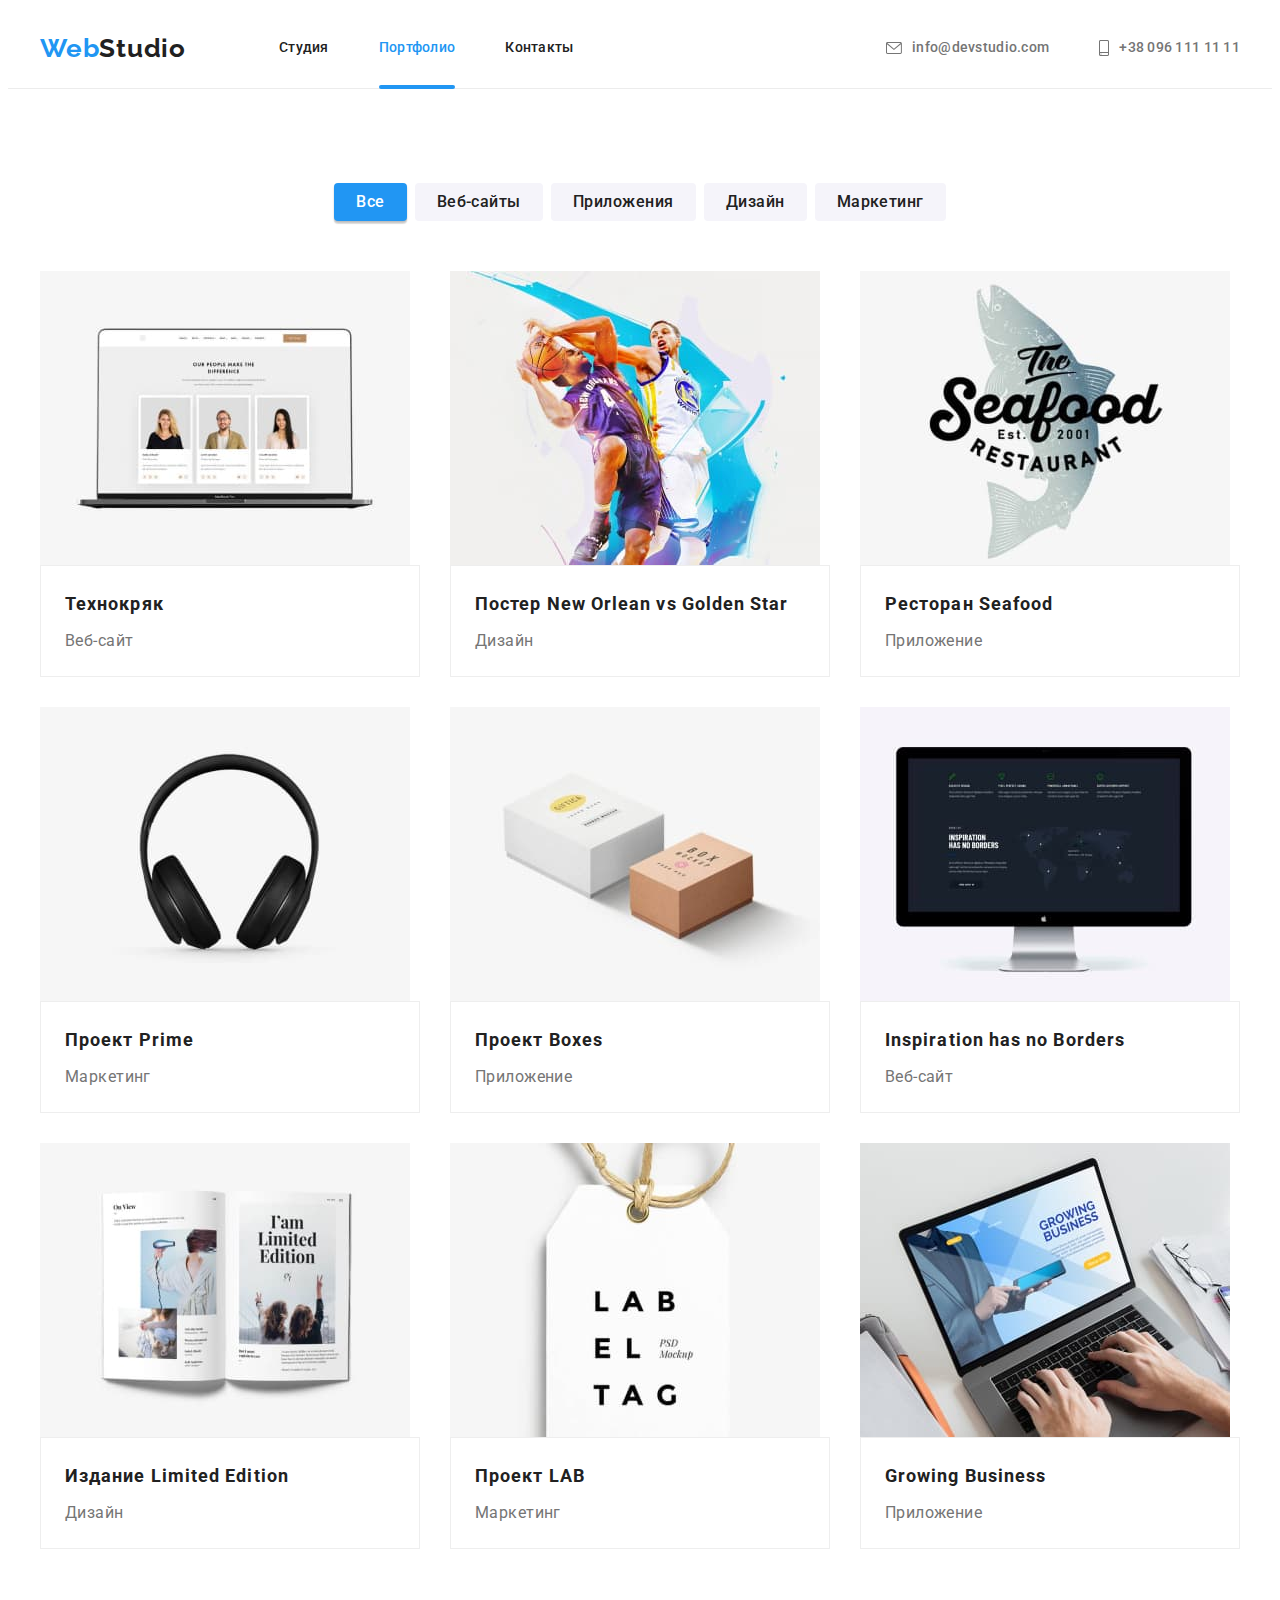
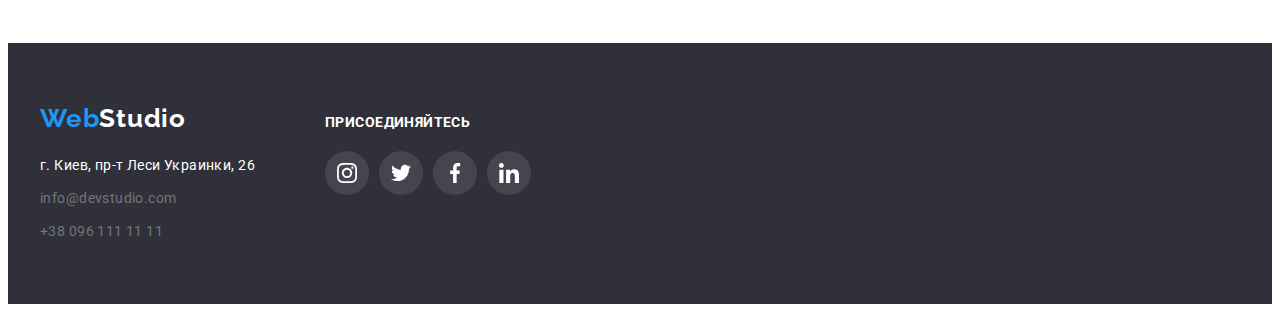
==== portfolio.html @ cf742f59 "Added starts files" ====
<!DOCTYPE html>
<html lang="ru">
  <head>
    <meta charset="UTF-8" />
    <meta http-equiv="X-UA-Compatible" content="IE=edge" />
    <meta name="viewport" content="width=device-width, initial-scale=1.0" />
    <title>Homework 6</title>
    <link rel="preconnect" href="https://fonts.googleapis.com" />
    <link rel="preconnect" href="https://fonts.gstatic.com" crossorigin />
    <link
      href="https://fonts.googleapis.com/css2?family=Raleway:wght@700&family=Roboto:wght@400;500;700;900&display=swap"
      rel="stylesheet"
    />
    <link
      rel="stylesheet"
      href="https://cdnjs.cloudflare.com/ajax/libs/modern-normalize/1.1.0/modern-normalize.min.css"
      integrity="sha512-wpPYUAdjBVSE4KJnH1VR1HeZfpl1ub8YT/NKx4PuQ5NmX2tKuGu6U/JRp5y+Y8XG2tV+wKQpNHVUX03MfMFn9Q=="
      crossorigin="anonymous"
      referrerpolicy="no-referrer"
    />
    <link rel="stylesheet" href="./css/styles.css" />
  </head>
  <body>
    <header class="header">
      <div class="container">
        <nav class="nav">
          <a href="/" lang="en" class="logo"
            >Web<span class="logo-black">Studio</span></a
          >
          <ul class="list nav-list">
            <li class="item">
              <a href="./index.html" class="link nav-link">Студия</a>
            </li>
            <li class="item">
              <a href="" class="link nav-link current">Портфолио</a>
            </li>
            <li class="item"><a href="" class="link nav-link">Контакты</a></li>
          </ul>
        </nav>
        <ul class="list head-contacts">
          <li class="head-contacts-item">
            <a href="mailto:info@devstudio.com" class="link head-contacts-link">
              <svg class="icon-mail" width="16" height="12">
                <use href="./images/icons.svg#icon-envelope"></use>
              </svg>
              info@devstudio.com</a
            >
          </li>
          <li class="head-contacts-item">
            <a href="tel:+380961111111" class="link head-contacts-link">
              <svg class="icon-tel" width="10" height="16">
                <use href="./images/icons.svg#icon-smartphone"></use>
              </svg>
              +38 096 111 11 11</a
            >
          </li>
        </ul>
      </div>
    </header>
    <main>
      <section class="section">
        <div class="container">
          <h1 class="visually-hidden">Примеры работ</h1>
          <ul class="list work-exmpl">
            <li class="item">
              <button type="button" class="button-filter current">Все</button>
            </li>
            <li class="item">
              <button type="button" class="button-filter">Веб-сайты</button>
            </li>
            <li class="item">
              <button type="button" class="button-filter">Приложения</button>
            </li>
            <li class="item"><button class="button-filter">Дизайн</button></li>
            <li class="item">
              <button type="button" class="button-filter">Маркетинг</button>
            </li>
          </ul>
          <ul class="list portfolio-list card-set">
            <li class="portfolio-item card-item">
              <a
                href=""
                target="_blank"
                rel="noopener noreferrer nofollow"
                class="link"
              >
                <div class="portfolio-item-thumb">
                  <img
                    src="./images/workexmpl1.jpg"
                    alt="Интернет-магазин открытый на ноутбуке"
                    width="370"
                    height="294"
                  />
                  <p class="portfolio-item-text">
                    Ресурс предлагает комплексные предложения с разным уровнем
                    функционала и сервисов. Все это позволит посетителю получить
                    исчерпывающие сведения о компании или частном лице.
                  </p>
                </div>
                <div class="portfolio-card">
                  <h2 class="portfolio-title">Технокряк</h2>
                  <p class="portfolio-description">Веб-сайт</p>
                </div>
              </a>
            </li>

            <li class="portfolio-item card-item">
              <a
                href=""
                target="_blank"
                rel="noopener noreferrer nofollow"
                class="link"
              >
                <div class="portfolio-item-thumb">
                  <img
                    src="./images/workexmpl2.jpg"
                    alt="Постер о баскетболе"
                    width="370"
                    height="294"
                  />
                  <p class="portfolio-item-text">
                    Ресурс предлагает комплексные предложения с разным уровнем
                    функционала и сервисов. Все это позволит посетителю получить
                    исчерпывающие сведения о компании или частном лице.
                  </p>
                </div>
                <div class="portfolio-card">
                  <h2 class="portfolio-title">
                    Постер <span lang="en">New Orlean vs Golden Star</span>
                  </h2>
                  <p class="portfolio-description">Дизайн</p>
                </div>
              </a>
            </li>

            <li class="portfolio-item card-item">
              <a
                href=""
                target="_blank"
                rel="noopener noreferrer nofollow"
                class="link"
              >
                <div class="portfolio-item-thumb">
                  <img
                    src="./images/workexmpl3.jpg"
                    alt="Лого ресторана"
                    width="370"
                    height="294"
                  />
                  <p class="portfolio-item-text">
                    Ресурс предлагает комплексные предложения с разным уровнем
                    функционала и сервисов. Все это позволит посетителю получить
                    исчерпывающие сведения о компании или частном лице.
                  </p>
                </div>
                <div class="portfolio-card">
                  <h2 class="portfolio-title">
                    Ресторан <span lang="en">Seafood</span>
                  </h2>
                  <p class="portfolio-description">Приложение</p>
                </div>
              </a>
            </li>

            <li class="portfolio-item card-item">
              <a
                href=""
                target="_blank"
                rel="noopener noreferrer nofollow"
                class="link"
              >
                <div class="portfolio-item-thumb">
                  <img
                    src="./images/workexmpl4.jpg"
                    alt="Наушники"
                    width="370"
                    height="294"
                  />
                  <p class="portfolio-item-text">
                    Ресурс предлагает комплексные предложения с разным уровнем
                    функционала и сервисов. Все это позволит посетителю получить
                    исчерпывающие сведения о компании или частном лице.
                  </p>
                </div>
                <div class="portfolio-card">
                  <h2 class="portfolio-title">
                    Проект <span lang="en">Prime</span>
                  </h2>
                  <p class="portfolio-description">Маркетинг</p>
                </div>
              </a>
            </li>

            <li class="portfolio-item card-item">
              <a
                href=""
                target="_blank"
                rel="noopener noreferrer nofollow"
                class="link"
              >
                <div class="portfolio-item-thumb">
                  <img
                    src="./images/workexmpl5.jpg"
                    alt="Подарочные коробки"
                    width="370"
                    height="294"
                  />
                  <p class="portfolio-item-text">
                    Ресурс предлагает комплексные предложения с разным уровнем
                    функционала и сервисов. Все это позволит посетителю получить
                    исчерпывающие сведения о компании или частном лице.
                  </p>
                </div>
                <div class="portfolio-card">
                  <h2 class="portfolio-title">
                    Проект <span lang="en">Boxes</span>
                  </h2>
                  <p class="portfolio-description">Приложение</p>
                </div>
              </a>
            </li>

            <li class="portfolio-item card-item">
              <a
                href=""
                target="_blank"
                rel="noopener noreferrer nofollow"
                class="link"
              >
                <div class="portfolio-item-thumb">
                  <img
                    src="./images/workexmpl6.jpg"
                    alt="Монитор с открытым интернет-магазином"
                    width="370"
                    height="294"
                  />
                  <p class="portfolio-item-text">
                    Ресурс предлагает комплексные предложения с разным уровнем
                    функционала и сервисов. Все это позволит посетителю получить
                    исчерпывающие сведения о компании или частном лице.
                  </p>
                </div>
                <div class="portfolio-card">
                  <h2 class="portfolio-title" lang="en">
                    Inspiration has no Borders
                  </h2>
                  <p class="portfolio-description">Веб-сайт</p>
                </div>
              </a>
            </li>

            <li class="portfolio-item card-item">
              <a
                href=""
                target="_blank"
                rel="noopener noreferrer nofollow"
                class="link"
              >
                <div class="portfolio-item-thumb">
                  <img
                    src="./images/workexmpl7.jpg"
                    alt="Книга"
                    width="370"
                    height="294"
                  />
                  <p class="portfolio-item-text">
                    Ресурс предлагает комплексные предложения с разным уровнем
                    функционала и сервисов. Все это позволит посетителю получить
                    исчерпывающие сведения о компании или частном лице.
                  </p>
                </div>
                <div class="portfolio-card">
                  <h2 class="portfolio-title">
                    Издание <span lang="en">Limited Edition</span>
                  </h2>
                  <p class="portfolio-description">Дизайн</p>
                </div>
              </a>
            </li>

            <li class="portfolio-item card-item">
              <a
                href=""
                target="_blank"
                rel="noopener noreferrer nofollow"
                class="link"
              >
                <div class="portfolio-item-thumb">
                  <img
                    src="./images/workexmpl8.jpg"
                    alt="Дизай этикетки"
                    width="370"
                    height="294"
                  />
                  <p class="portfolio-item-text">
                    Ресурс предлагает комплексные предложения с разным уровнем
                    функционала и сервисов. Все это позволит посетителю получить
                    исчерпывающие сведения о компании или частном лице.
                  </p>
                </div>
                <div class="portfolio-card">
                  <h2 class="portfolio-title">
                    Проект <span lang="en">LAB</span>
                  </h2>
                  <p class="portfolio-description">Маркетинг</p>
                </div>
              </a>
            </li>

            <li class="portfolio-item card-item">
              <a
                href=""
                target="_blank"
                rel="noopener noreferrer nofollow"
                class="link"
              >
                <div class="portfolio-item-thumb">
                  <img
                    src="./images/workexmpl9.jpg"
                    alt="Приложение на ноутбуке"
                    width="370"
                    height="294"
                  />
                  <p class="portfolio-item-text">
                    Ресурс предлагает комплексные предложения с разным уровнем
                    функционала и сервисов. Все это позволит посетителю получить
                    исчерпывающие сведения о компании или частном лице.
                  </p>
                </div>
                <div class="portfolio-card">
                  <h2 class="portfolio-title" lang="en">Growing Business</h2>
                  <p class="portfolio-description">Приложение</p>
                </div>
              </a>
            </li>
          </ul>
        </div>
      </section>
    </main>
    <footer class="footer">
      <div class="container">
        <div class="column-one">
          <a href="/" lang="en" class="logo"
            >Web<span class="logo-white">Studio</span></a
          >
          <address class="address">
            <ul class="list address-list">
              <li class="item">
                <a
                  href="https://goo.gl/maps/dsruA36R88fh7HZ89"
                  target="_blank"
                  rel="noopener noreferrer nofollow"
                  class="link address-list-contacts"
                >
                  г. Киев, пр-т Леси Украинки, 26
                </a>
              </li>
              <li class="item">
                <a
                  href="mailto:info@devstudio.com"
                  class="link address-list-contacts"
                  >info@devstudio.com</a
                >
              </li>
              <li class="item">
                <a href="tel:+380961111111" class="link address-list-contacts"
                  >+38 096 111 11 11</a
                >
              </li>
            </ul>
          </address>
        </div>
        <div class="column-two">
          <h3 class="footer-title">Присоединяйтесь</h3>
          <ul class="list social-list">
            <li class="item">
              <a class="link social-link" href="">
                <svg class="social-list-icon" width="20" height="20">
                  <use href="./images/icons.svg#icon-instagram"></use>
                </svg>
              </a>
            </li>
            <li class="item">
              <a class="link social-link" href="">
                <svg class="social-list-icon" width="20" height="20">
                  <use href="./images/icons.svg#icon-twitter"></use>
                </svg>
              </a>
            </li>
            <li class="item">
              <a class="link social-link" href="">
                <svg class="social-list-icon" width="20" height="20">
                  <use href="./images/icons.svg#icon-facebook"></use>
                </svg>
              </a>
            </li>
            <li class="item">
              <a class="link social-link" href="">
                <svg class="social-list-icon" width="20" height="20">
                  <use href="./images/icons.svg#icon-linkedin"></use>
                </svg>
              </a>
            </li>
          </ul>
        </div>
      </div>
    </footer>
  </body>
</html>
---- css/styles.css ----
:root {
  --main-text-color: #757575;
  --black-text-color: #212121;
  --white-text-color: #ffffff;
  --accent-color: #2196f3;
  --main-background-color: #2f303a;
  --second-background-color: #f5f4fa;
  --white-background-color: #ffffff;
  --link-color: #afb1b8;
  --button-radius: 4px;
  --button-shadow: 0px 4px 4px rgba(0, 0, 0, 0.15);
  --transition-function: 250ms cubic-bezier(0.4, 0, 0.2, 1);
}

p,
h1,
h2,
h3,
h4,
h5,
h6 {
  margin: 0;
}

ul,
ol {
  margin: 0;
  padding-left: 0;
}

img {
  display: block;
  max-width: 100%;
  height: auto;
}

body {
  font-family: 'Roboto', sans-serif;
  font-size: 14px;
  line-height: 1.71;
  letter-spacing: 0.03em;
  color: var(--main-text-color);
}

.list {
  list-style: none;
}

.link {
  text-decoration: none;
  color: inherit;
}

.visually-hidden {
  position: absolute;
  width: 1px;
  height: 1px;
  margin: -1px;
  border: 0;
  padding: 0;
  white-space: nowrap;
  clip-path: inset(100%);
  clip: rect(0 0 0 0);
  overflow: hidden;
}

.section {
  padding-bottom: 94px;
  padding-top: 94px;
}

.benefits {
  padding-bottom: 0px;
}

.section-title {
  margin-bottom: 50px;
  font-size: 36px;
  line-height: 1.17;
  letter-spacing: 0.03em;
  color: var(--black-text-color);
  text-align: center;
}

.logo {
  font-family: 'Raleway', sans-serif;
  font-weight: 700;
  font-size: 26px;
  line-height: 1.19;
  letter-spacing: 0.03em;
  text-decoration: none;
  color: var(--accent-color);
}

.container {
  margin-left: auto;
  margin-right: auto;
  width: 1200px;
  padding-left: 15px;
  padding-right: 15px;
  /* outline: 1px solid red; */
}

.card-set {
  display: flex;
  flex-wrap: wrap;
  margin-left: -30px;
  margin-top: -30px;
}

.card-item {
  margin-left: 30px;
  margin-top: 30px;
}

/* ===============HEADER=============== */

.header .logo {
  margin-right: 93px;
}

.logo-black {
  color: var(--black-text-color);
}

.header {
  font-weight: 500;
  line-height: 1.14;
  letter-spacing: 0.02em;
  border-bottom: 1px solid #ececec;
}

.nav-list {
  display: flex;
  color: var(--black-text-color);
}

.nav-list .nav-link {
  position: relative;
  display: block;
  padding-top: 32px;
  padding-bottom: 32px;
}

.nav-list .item:not(:last-child) {
  margin-right: 50px;
}

.nav-link,
.nav-link,
.head-contacts-link,
.head-contacts-link {
  transition: color var(--transition-function);
}

.nav-link:hover,
.nav-link:focus,
.current,
.head-contacts-link:hover,
.head-contacts-link:focus {
  color: var(--accent-color);
}

.nav-link.current::after {
  position: absolute;
  left: 0;
  bottom: -1px;
  content: '';
  width: 100%;
  height: 4px;
  border-radius: 2px;
  background-color: var(--accent-color);
}

.head-contacts-link {
  display: flex;
  align-items: center;
}

.icon-mail {
  margin-right: 10px;
  fill: currentColor;
}

.icon-tel {
  margin-right: 10px;
  fill: currentColor;
}

.header .container {
  display: flex;
}

.nav {
  display: flex;
  align-items: center;
}

.head-contacts {
  display: flex;
  margin-left: auto;
  align-items: center;
}

.head-contacts .head-contacts-item:not(:last-child) {
  margin-right: 50px;
}

/* ===============HERO=============== */

.hero {
  max-width: 1600px;
  margin-left: auto;
  margin-right: auto;
  padding-top: 200px;
  padding-bottom: 200px;
  background-image: linear-gradient(
      to right,
      rgba(47, 48, 58, 0.4),
      rgba(47, 48, 58, 0.4)
    ),
    url(../images/hero.jpg);
  background-size: cover;
  background-position: center;
  background-repeat: no-repeat;
}

.hero .hero-title {
  margin: 0 auto 30px;
  width: 696px;
  font-weight: 900;
  font-size: 44px;
  line-height: 1.36;
  text-align: center;
  letter-spacing: 0.06em;
  text-transform: uppercase;
  color: var(--white-text-color);
}

.button {
  display: flex;
  align-items: center;
  text-align: center;
  padding: 10px 32px;
  margin: 0 auto;

  font-family: inherit;
  font-weight: 700;
  font-size: 16px;
  line-height: 1.88;
  letter-spacing: 0.06em;

  box-shadow: var(--button-shadow);
  border-radius: var(--button-radius);
  border: none;
  cursor: pointer;
  background-color: var(--accent-color);
  color: var(--white-text-color);

  transition: background-color var(--transition-function);
}

.button:hover,
.button:focus {
  background-color: #188ce8;
}

/* ===============BENEFITS=============== */

.benefits-title {
  margin-bottom: 10px;
  font-size: 14px;
  line-height: 1.14;
  text-transform: uppercase;
  color: var(--black-text-color);
}

.benefits-item {
  flex-basis: calc(100% / 4 - 30px);
}

.benefits-thumb {
  display: flex;
  justify-content: center;
  align-items: center;
  height: 120px;
  margin-bottom: 30px;
  background-color: var(--second-background-color);
  border-radius: var(--button-radius);
}

/* ===============WORKS=============== */

.works-thumb {
  position: relative;
}

.works-title {
  position: absolute;
  width: 100%;
  left: 0;
  bottom: 0;
  padding: 27px 0;
  font-size: 14px;
  line-height: 1.14;
  text-align: center;
  letter-spacing: 0.03em;
  text-transform: uppercase;
  color: var(--white-text-color);
  background: rgba(47, 48, 58, 0.8);
}

.works-item {
  flex-basis: calc(100% / 3 - 30px);
}

/* ===============TEAM=============== */

.team {
  background-color: var(--second-background-color);
}

.team-item {
  background-color: var(--white-background-color);
  flex-basis: calc(100% / 4 - 30px);
  box-shadow: 0px 1px 3px rgba(0, 0, 0, 0.12), 0px 1px 1px rgba(0, 0, 0, 0.14),
    0px 2px 1px rgba(0, 0, 0, 0.2);
  border-radius: 0px 0px 4px 4px;
}

.team-card {
  padding-top: 30px;
  padding-bottom: 30px;
}

.team-name {
  margin-bottom: 10px;
  font-weight: 500;
  font-size: 16px;
  line-height: 1.19;
  text-align: center;
  color: var(--black-text-color);
}

.team-position {
  margin-bottom: 16px;
  font-size: 16px;
  line-height: 1.19;
  text-align: center;
  letter-spacing: 0.03em;
}

.social-list {
  display: flex;
  justify-content: center;
}

.social-link {
  display: flex;
  justify-content: center;
  align-items: center;
  width: 44px;
  height: 44px;
  border-radius: 50%;
  color: var(--link-color);
  background-color: var(--white-background-color);

  transition: color var(--transition-function),
    background-color var(--transition-function);
}

.social-link:hover,
.social-link:focus {
  color: var(--white-text-color);
  background-color: var(--accent-color);
}

.social-list-icon {
  fill: currentColor;
}

.social-list .item:not(:last-child) {
  margin-right: 10px;
}

/* ===============CLIENTS=============== */

.clients-item {
  flex-basis: calc(100% / 6 - 30px);
}

.clients-link {
  display: flex;
  justify-content: center;
  align-items: center;
  height: 92px;
  border-radius: var(--button-radius);
  border: 1px solid var(--link-color);
  color: var(--link-color);
  transition: color var(--transition-function),
    border var(--transition-function);
}

.clients-link:hover,
.clients-link:focus {
  border: 1px solid var(--accent-color);
  color: var(--accent-color);
}

.clients-list-icon {
  fill: currentColor;
}

/* ===============FOOTER=============== */

.footer {
  padding-top: 60px;
  padding-bottom: 60px;
  background-color: var(--main-background-color);
}

.footer .container {
  display: flex;
  align-items: baseline;
}

.column-one {
  margin-right: 70px;
}

.footer .logo {
  display: block;
  margin-bottom: 20px;
}

.logo-white {
  color: var(--white-text-color);
}

.address {
  display: flex;
}

.address-list {
  font-style: normal;
}

.address-list .item:nth-child(1) {
  color: var(--white-text-color);
}

.address-list .item:not(:last-child) {
  margin-bottom: 9px;
}

.address-list-contacts {
  transition: color var(--transition-function);
}

.address-list-contacts:hover,
.address-list-contacts:focus {
  color: var(--accent-color);
}

.footer-title {
  margin-bottom: 20px;
  font-size: 14px;
  line-height: 1.14;
  letter-spacing: 0.03em;
  color: #ffffff;
  text-transform: uppercase;
}

.footer .social-link {
  color: var(--white-text-color);
  background-color: rgba(255, 255, 255, 0.1);
}

.footer .social-link:hover,
.footer .social-link:focus {
  background-color: var(--accent-color);
}

.backdrop {
  position: fixed;
  top: 0;
  left: 0;
  width: 100%;
  height: 100%;
  background-color: rgba(0, 0, 0, 0.5);
  opacity: 1;
  transition: opacity var(--transition-function),
    visibility var(--transition-function);
}

.backdrop.is-hidden {
  visibility: hidden;
  opacity: 0;
  pointer-events: none;
}

.modal {
  position: absolute;
  left: 50%;
  top: 50%;
  min-width: 528px;
  min-height: 581px;
  padding: 20px;
  background-color: #fff;
  transform: translate(-50%, -50%) scale(1);
  transition: transform var(--transition-function);
}

.backdrop.is-hidden .modal {
  transform: translate(-50%, -50%) scale(1.3);
}

.modal-close {
  display: flex;
  justify-content: center;
  align-items: center;
  position: absolute;
  cursor: pointer;
  top: 8px;
  right: 8px;
  width: 30px;
  height: 30px;
  border-radius: 50%;
  background: transparent;
  border: 1px solid rgba(0, 0, 0, 0.1);
  background-size: contain;
}

.no-scroll {
  overflow: hidden;
}

/* ===============PORTFOLIO=============== */
/* ===============BUTTON-FILTER=============== */

.work-exmpl {
  display: flex;
  margin-bottom: 50px;
  justify-content: center;
}

.button-filter {
  padding: 6px 22px;
  border-radius: var(--button-radius);
  border: none;
  cursor: pointer;
  font-family: inherit;
  font-weight: 500;
  font-size: 16px;
  line-height: 1.62;
  text-align: center;
  letter-spacing: 0.03em;
  background-color: var(--second-background-color);
  color: var(--black-text-color);
  transition: background-color var(--transition-function),
    color var(--transition-function), box-shadow var(--transition-function);
}

.work-exmpl .item:not(:last-child) {
  margin-right: 8px;
}

.button-filter:hover,
.button-filter:focus,
.button-filter.current {
  background-color: var(--accent-color);
  color: var(--white-text-color);
  box-shadow: 0px 3px 1px rgba(0, 0, 0, 0.1), 0px 1px 2px rgba(0, 0, 0, 0.08),
    0px 2px 2px rgba(0, 0, 0, 0.12);
}

.portfolio-item {
  background-color: var(--white-background-color);
  flex-basis: calc(100% / 3 - 30px);
}

.portfolio-item-thumb {
  position: relative;
  overflow: hidden;
}

.portfolio-item-text {
  position: absolute;
  width: 100%;
  height: 100%;
  padding: 63px 24px;

  font-size: 18px;
  line-height: 1.56;
  letter-spacing: 0.03em;

  color: #ffffff;
  background: rgba(33, 150, 243, 0.9);

  transition: transform var(--transition-function);
}

.portfolio-item .link:hover .portfolio-item-text,
.portfolio-item .link:focus .portfolio-item-text {
  transform: translateY(-100%);
}

.portfolio-item .link {
  display: block;
  transition: box-shadow var(--transition-function);
}

.portfolio-item .link:hover,
.portfolio-item .link:focus {
  box-shadow: 0px 1px 1px rgba(0, 0, 0, 0.12), 0px 4px 4px rgba(0, 0, 0, 0.06),
    1px 4px 6px rgba(0, 0, 0, 0.16);
}

.portfolio-card {
  padding: 20px 24px;
  border: 1px solid #eeeeee;
}

.portfolio-title {
  margin-bottom: 4px;
  font-size: 18px;
  line-height: 2;
  letter-spacing: 0.06em;
  color: var(--black-text-color);
}

.portfolio-description {
  font-size: 16px;
  line-height: 1.88;
}
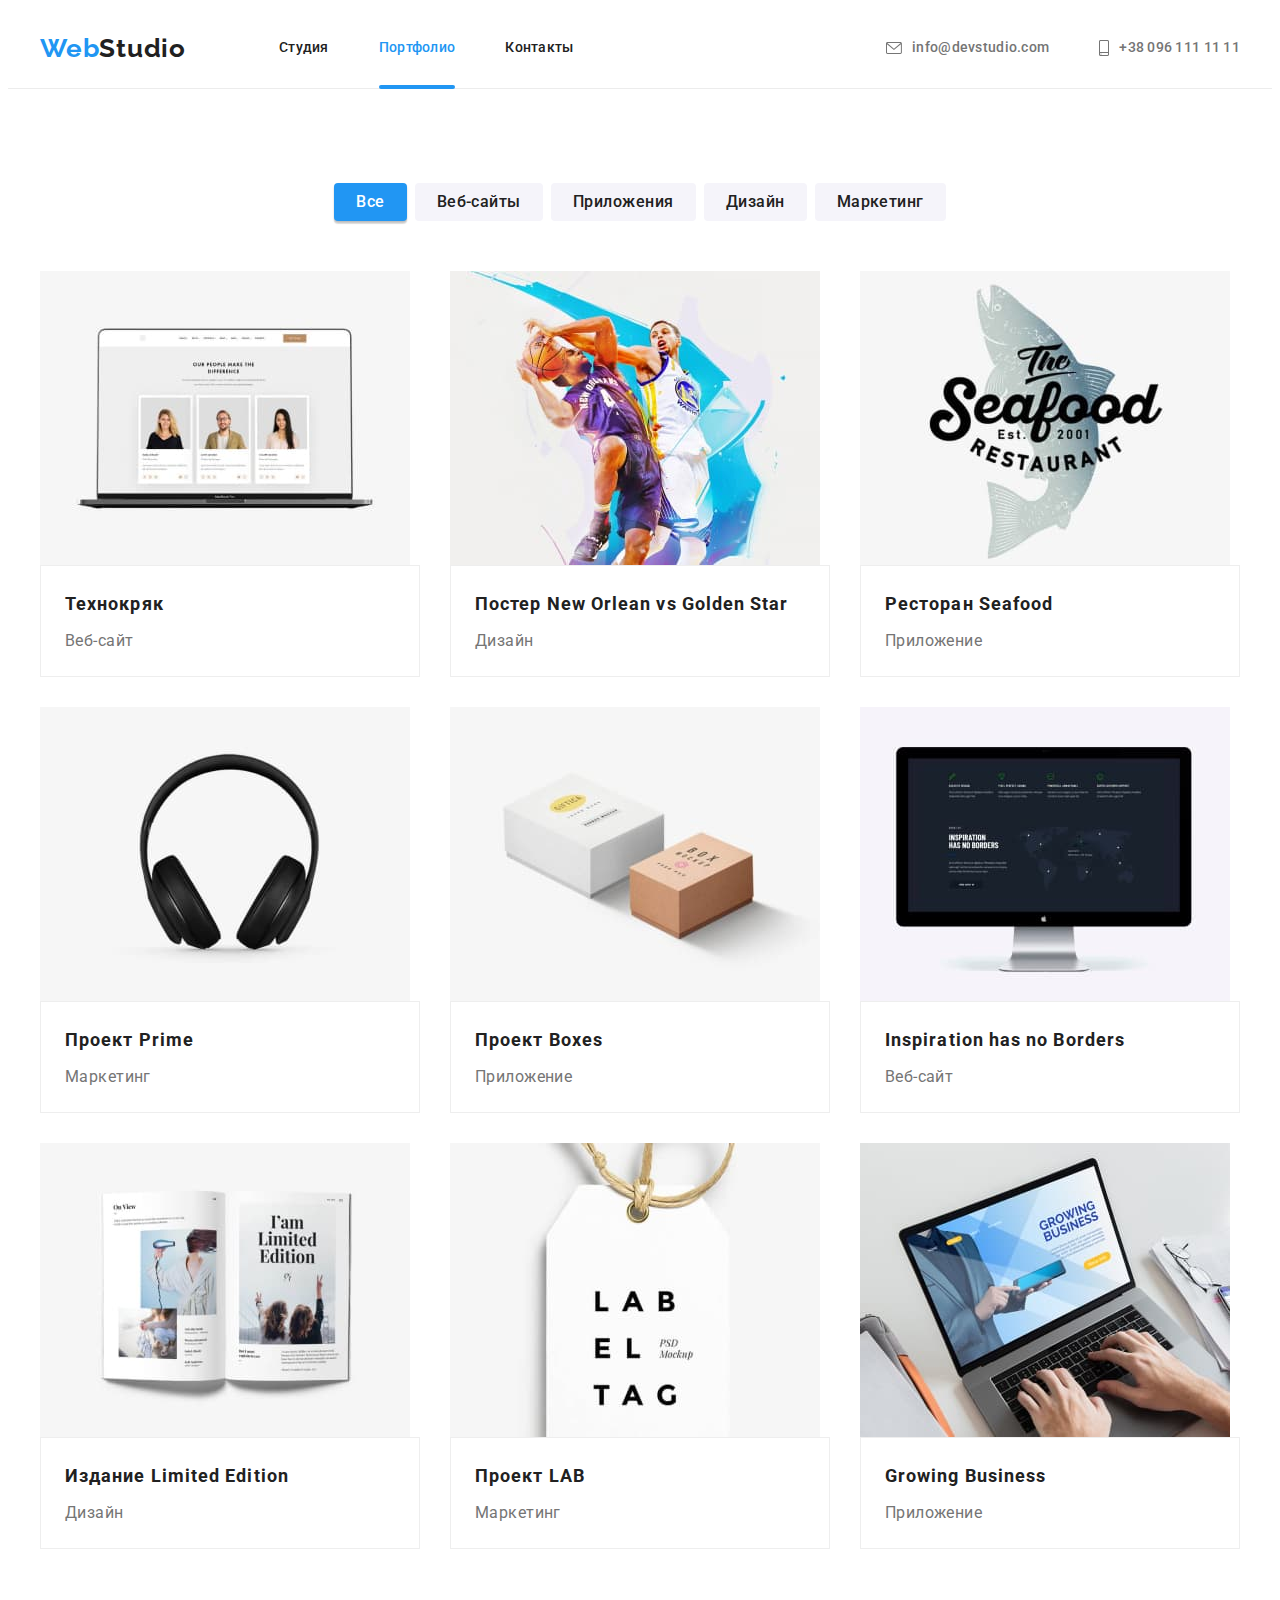
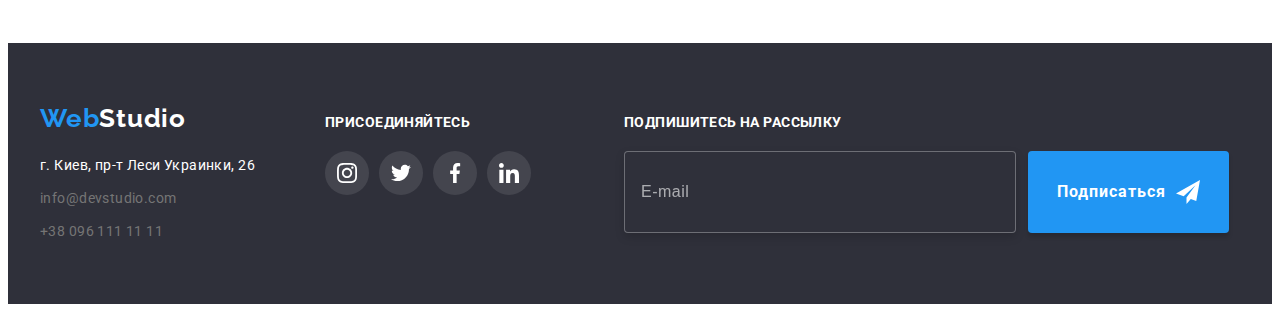
==== commit 196d60cb: "HW6 done" ====
--- a/portfolio.html
+++ b/portfolio.html
@@ -403,6 +403,26 @@
             </li>
           </ul>
         </div>
+        <div class="column-three">
+          <h3 class="footer-title">Подпишитесь на рассылку</h3>
+          <form autocomplete="off">
+            <label class="subscribe">
+              <input
+                class="subscribe-field"
+                type="email"
+                name="email"
+                placeholder="E-mail"
+              />
+              <button class="button" type="submit">
+                Подписаться
+                <svg class="subscribe-button-icon" width="24" height="24">
+                  <use href="./images/icons.svg#icon-send"></use>
+                </svg>
+              </button>
+            </label>
+          </form>
+        </div>
+      </div>
       </div>
     </footer>
   </body>
--- a/css/styles.css
+++ b/css/styles.css
@@ -7,7 +7,7 @@
   --second-background-color: #f5f4fa;
   --white-background-color: #ffffff;
   --link-color: #afb1b8;
-  --button-radius: 4px;
+  --main-radius: 4px;
   --button-shadow: 0px 4px 4px rgba(0, 0, 0, 0.15);
   --transition-function: 250ms cubic-bezier(0.4, 0, 0.2, 1);
 }
@@ -225,7 +225,7 @@
   background-repeat: no-repeat;
 }
 
-.hero .hero-title {
+.hero-title {
   margin: 0 auto 30px;
   width: 696px;
   font-weight: 900;
@@ -251,7 +251,7 @@
   letter-spacing: 0.06em;
 
   box-shadow: var(--button-shadow);
-  border-radius: var(--button-radius);
+  border-radius: var(--main-radius);
   border: none;
   cursor: pointer;
   background-color: var(--accent-color);
@@ -286,7 +286,7 @@
   height: 120px;
   margin-bottom: 30px;
   background-color: var(--second-background-color);
-  border-radius: var(--button-radius);
+  border-radius: var(--main-radius);
 }
 
 /* ===============WORKS=============== */
@@ -364,6 +364,7 @@
   border-radius: 50%;
   color: var(--link-color);
   background-color: var(--white-background-color);
+  outline: none;
 
   transition: color var(--transition-function),
     background-color var(--transition-function);
@@ -394,7 +395,7 @@
   justify-content: center;
   align-items: center;
   height: 92px;
-  border-radius: var(--button-radius);
+  border-radius: var(--main-radius);
   border: 1px solid var(--link-color);
   color: var(--link-color);
   transition: color var(--transition-function),
@@ -462,12 +463,16 @@
   color: var(--accent-color);
 }
 
+.column-two {
+  margin-right: 93px;
+}
+
 .footer-title {
   margin-bottom: 20px;
   font-size: 14px;
   line-height: 1.14;
   letter-spacing: 0.03em;
-  color: #ffffff;
+  color: var(--white-text-color);
   text-transform: uppercase;
 }
 
@@ -480,6 +485,46 @@
 .footer .social-link:focus {
   background-color: var(--accent-color);
 }
+
+.subscribe {
+  display: flex;
+}
+
+.subscribe-field {
+  padding: 15px 16px;
+  margin-right: 12px;
+  width: 358px;
+  height: 50px;
+  border: 1px solid rgba(255, 255, 255, 0.3);
+  filter: drop-shadow(0px 4px 4px rgba(0, 0, 0, 0.15));
+  border-radius: 4px;
+  font-size: 16px;
+  line-height: 1.25;
+  letter-spacing: 0.03em;
+  color: rgba(255, 255, 255, 0.6);
+  background-color: var(--main-background-color);
+  outline: none;
+
+  transition: border-color var(--transition-function);
+}
+
+.subscribe-field::placeholder {
+  color: rgba(255, 255, 255, 0.6);
+}
+
+.subscribe-field:focus-within {
+  border-color: var(--accent-color);
+}
+
+.subscribe .button {
+  padding: 10px 29px;
+}
+
+.subscribe-button-icon {
+  margin-left: 10px;
+}
+
+/* ===============MODAL=============== */
 
 .backdrop {
   position: fixed;
@@ -505,7 +550,7 @@
   top: 50%;
   min-width: 528px;
   min-height: 581px;
-  padding: 20px;
+  padding: 40px;
   background-color: #fff;
   transform: translate(-50%, -50%) scale(1);
   transition: transform var(--transition-function);
@@ -535,6 +580,125 @@
   overflow: hidden;
 }
 
+.modal-text {
+  padding-bottom: 12px;
+  font-weight: 700;
+  font-size: 20px;
+  line-height: 1.15;
+  text-align: center;
+  letter-spacing: 0.03em;
+  color: var(--black-text-color);
+}
+
+.modal-label {
+  position: relative;
+  display: flex;
+  flex-direction: column;
+}
+
+.field-name {
+  margin-bottom: 4px;
+  font-size: 12px;
+  line-height: 1.17;
+  letter-spacing: 0.01em;
+}
+
+.modal-field {
+  margin-bottom: 10px;
+  display: block;
+  width: 100%;
+  height: 40px;
+  padding: 12px 16px 12px 42px;
+  border: 1px solid rgba(33, 33, 33, 0.2);
+  border-radius: var(--main-radius);
+  outline: none;
+  transition: border-color var(--transition-function);
+}
+
+.modal-field:focus-within {
+  border-color: var(--accent-color);
+}
+
+.modal-field-icon {
+  position: absolute;
+  top: calc(50% + 4px);
+  left: 12px;
+  transform: translateY(-50%);
+  fill: currentColor;
+  transition: fill var(--transition-function);
+}
+
+.modal-field:focus-within + .modal-field-icon {
+  fill: var(--accent-color);
+}
+
+.modal-comment {
+  height: 120px;
+  padding: 12px 16px;
+  margin-bottom: 20px;
+  border: 1px solid rgba(33, 33, 33, 0.2);
+  border-radius: var(--main-radius);
+  resize: none;
+  outline: none;
+  font-size: 12px;
+}
+
+.modal-comment:focus-within {
+  border-color: var(--accent-color);
+}
+
+.modal-comment::placeholder {
+  font-size: 12px;
+  line-height: 1.17;
+  letter-spacing: 0.01em;
+  color: rgba(117, 117, 117, 0.5);
+}
+
+.modal-accept {
+  display: flex;
+  justify-content: center;
+  align-items: center;
+  margin-bottom: 30px;
+}
+
+.modal-checkbox {
+  position: absolute;
+  width: 1px;
+  height: 1px;
+  margin: -1px;
+  border: 0;
+  padding: 0;
+  white-space: nowrap;
+  clip-path: inset(100%);
+  clip: rect(0 0 0 0);
+  overflow: hidden;
+}
+
+.icon-check {
+  width: 15px;
+  height: 15px;
+  margin-right: 8.4px;
+  border: 2px solid black;
+  border-radius: 2px;
+  background-color: transparent;
+  transition: background-color var(--transition-function),
+    border-color var(--transition-function);
+}
+
+.modal-checkbox:checked + .icon-check {
+  border-color: var(--accent-color);
+  background-color: var(--accent-color);
+  background-image: url(../images/checked.svg);
+  background-size: contain;
+  background-origin: border-box;
+}
+
+.modal-link {
+  margin-left: 5px;
+  color: var(--accent-color);
+  text-decoration: underline;
+}
+
 /* ===============PORTFOLIO=============== */
 /* ===============BUTTON-FILTER=============== */
 
@@ -546,7 +710,7 @@
 
 .button-filter {
   padding: 6px 22px;
-  border-radius: var(--button-radius);
+  border-radius: var(--main-radius);
   border: none;
   cursor: pointer;
   font-family: inherit;
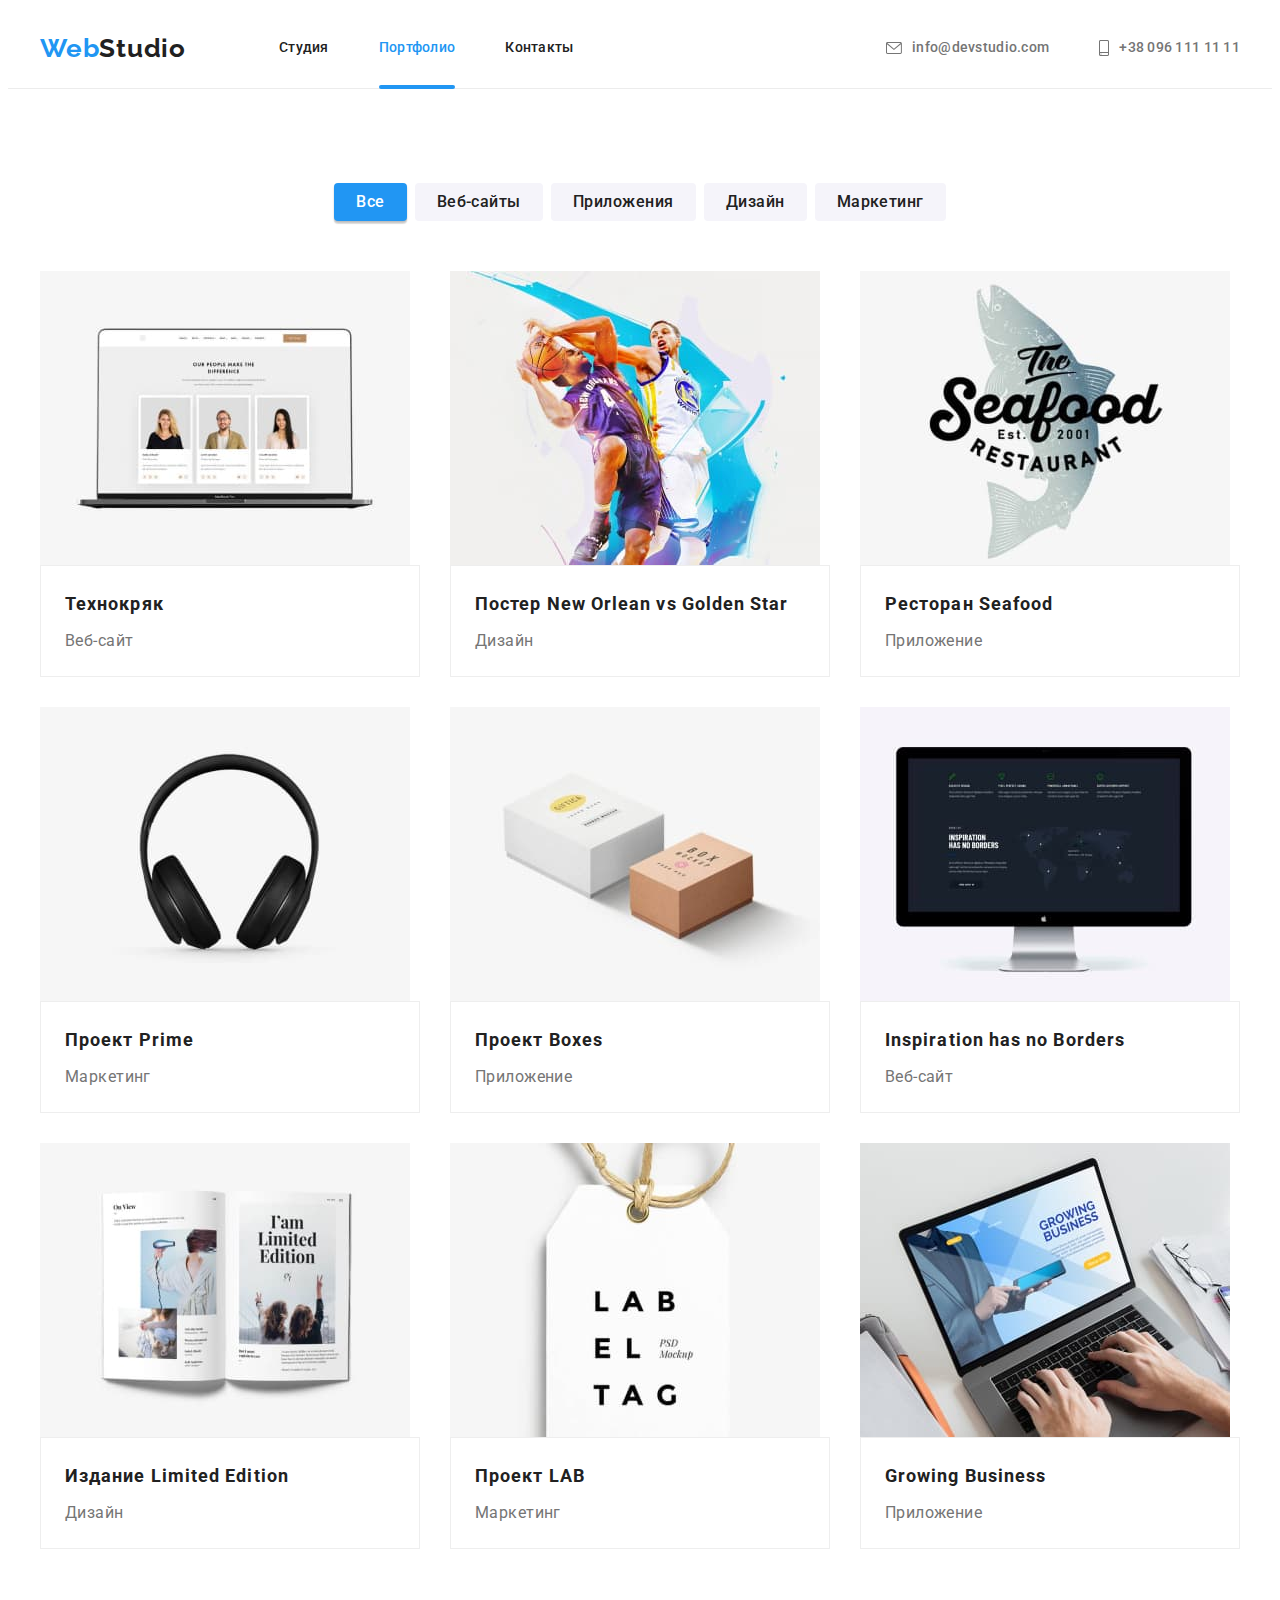
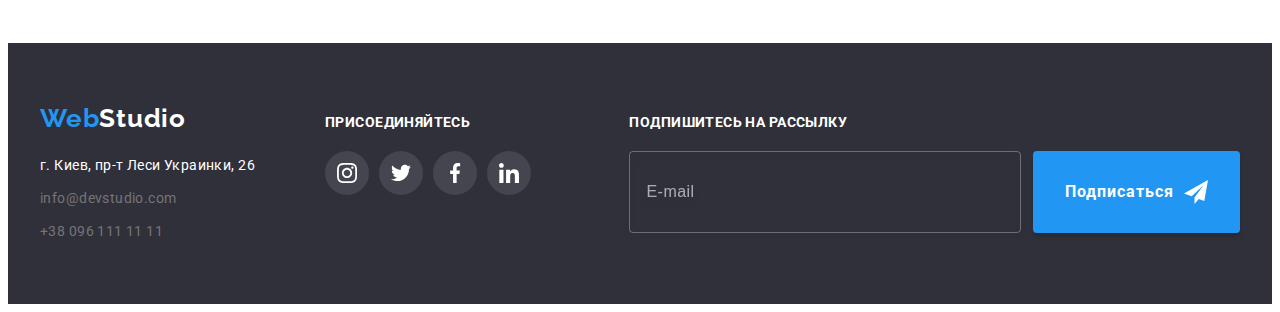
==== commit 77d2e4e8: "HW6 checked" ====
--- a/portfolio.html
+++ b/portfolio.html
@@ -339,7 +339,7 @@
     </main>
     <footer class="footer">
       <div class="container">
-        <div class="column-one">
+        <div class="footer-column">
           <a href="/" lang="en" class="logo"
             >Web<span class="logo-white">Studio</span></a
           >
@@ -370,32 +370,52 @@
             </ul>
           </address>
         </div>
-        <div class="column-two">
+        <div class="footer-column">
           <h3 class="footer-title">Присоединяйтесь</h3>
           <ul class="list social-list">
             <li class="item">
-              <a class="link social-link" href="">
+              <a
+                class="link social-link"
+                href=""
+                target="_blank"
+                rel="noopener noreferrer nofollow"
+              >
                 <svg class="social-list-icon" width="20" height="20">
                   <use href="./images/icons.svg#icon-instagram"></use>
                 </svg>
               </a>
             </li>
             <li class="item">
-              <a class="link social-link" href="">
+              <a
+                class="link social-link"
+                href=""
+                target="_blank"
+                rel="noopener noreferrer nofollow"
+              >
                 <svg class="social-list-icon" width="20" height="20">
                   <use href="./images/icons.svg#icon-twitter"></use>
                 </svg>
               </a>
             </li>
             <li class="item">
-              <a class="link social-link" href="">
+              <a
+                class="link social-link"
+                href=""
+                target="_blank"
+                rel="noopener noreferrer nofollow"
+              >
                 <svg class="social-list-icon" width="20" height="20">
                   <use href="./images/icons.svg#icon-facebook"></use>
                 </svg>
               </a>
             </li>
             <li class="item">
-              <a class="link social-link" href="">
+              <a
+                class="link social-link"
+                href=""
+                target="_blank"
+                rel="noopener noreferrer nofollow"
+              >
                 <svg class="social-list-icon" width="20" height="20">
                   <use href="./images/icons.svg#icon-linkedin"></use>
                 </svg>
@@ -403,9 +423,9 @@
             </li>
           </ul>
         </div>
-        <div class="column-three">
+        <div class="footer-column">
           <h3 class="footer-title">Подпишитесь на рассылку</h3>
-          <form autocomplete="off">
+          <form class="form-subscribe" autocomplete="off">
             <label class="subscribe">
               <input
                 class="subscribe-field"
@@ -413,16 +433,15 @@
                 name="email"
                 placeholder="E-mail"
               />
-              <button class="button" type="submit">
-                Подписаться
-                <svg class="subscribe-button-icon" width="24" height="24">
-                  <use href="./images/icons.svg#icon-send"></use>
-                </svg>
-              </button>
             </label>
+            <button class="button" type="submit">
+              Подписаться
+              <svg class="subscribe-button-icon" width="24" height="24">
+                <use href="./images/icons.svg#icon-send"></use>
+              </svg>
+            </button>
           </form>
         </div>
-      </div>
       </div>
     </footer>
   </body>
--- a/css/styles.css
+++ b/css/styles.css
@@ -98,7 +98,6 @@
   width: 1200px;
   padding-left: 15px;
   padding-right: 15px;
-  /* outline: 1px solid red; */
 }
 
 .card-set {
@@ -240,9 +239,10 @@
 .button {
   display: flex;
   align-items: center;
-  text-align: center;
+  justify-content: center;
   padding: 10px 32px;
   margin: 0 auto;
+  min-width: 200px;
 
   font-family: inherit;
   font-weight: 700;
@@ -365,7 +365,6 @@
   color: var(--link-color);
   background-color: var(--white-background-color);
   outline: none;
-
   transition: color var(--transition-function),
     background-color var(--transition-function);
 }
@@ -398,6 +397,7 @@
   border-radius: var(--main-radius);
   border: 1px solid var(--link-color);
   color: var(--link-color);
+  outline: none;
   transition: color var(--transition-function),
     border var(--transition-function);
 }
@@ -425,8 +425,12 @@
   align-items: baseline;
 }
 
-.column-one {
+.footer-column:not(:last-child) {
   margin-right: 70px;
+}
+
+.footer-column:last-child {
+  margin-left: auto;
 }
 
 .footer .logo {
@@ -461,10 +465,6 @@
 .address-list-contacts:hover,
 .address-list-contacts:focus {
   color: var(--accent-color);
-}
-
-.column-two {
-  margin-right: 93px;
 }
 
 .footer-title {
@@ -486,7 +486,7 @@
   background-color: var(--accent-color);
 }
 
-.subscribe {
+.form-subscribe {
   display: flex;
 }
 
@@ -502,7 +502,7 @@
   line-height: 1.25;
   letter-spacing: 0.03em;
   color: rgba(255, 255, 255, 0.6);
-  background-color: var(--main-background-color);
+  background-color: transparent;
   outline: none;
 
   transition: border-color var(--transition-function);
@@ -516,9 +516,9 @@
   border-color: var(--accent-color);
 }
 
-.subscribe .button {
+/* .subscribe .button {
   padding: 10px 29px;
-}
+} */
 
 .subscribe-button-icon {
   margin-left: 10px;
@@ -548,7 +548,8 @@
   position: absolute;
   left: 50%;
   top: 50%;
-  min-width: 528px;
+  max-width: 528px;
+  width: 100%;
   min-height: 581px;
   padding: 40px;
   background-color: #fff;
@@ -574,6 +575,15 @@
   background: transparent;
   border: 1px solid rgba(0, 0, 0, 0.1);
   background-size: contain;
+  color: var(--white-text-color);
+  outline: none;
+  transition: background-color var(--transition-function);
+}
+
+.modal-close:hover,
+.modal-close:focus {
+  background-color: var(--accent-color);
+  fill: currentColor;
 }
 
 .no-scroll {
@@ -581,7 +591,7 @@
 }
 
 .modal-text {
-  padding-bottom: 12px;
+  margin-bottom: 12px;
   font-weight: 700;
   font-size: 20px;
   line-height: 1.15;
@@ -591,9 +601,9 @@
 }
 
 .modal-label {
-  position: relative;
   display: flex;
   flex-direction: column;
+  margin-bottom: 10px;
 }
 
 .field-name {
@@ -603,8 +613,10 @@
   letter-spacing: 0.01em;
 }
 
+.modal-wrap {
+  position: relative;
+}
 .modal-field {
-  margin-bottom: 10px;
   display: block;
   width: 100%;
   height: 40px;
@@ -615,27 +627,34 @@
   transition: border-color var(--transition-function);
 }
 
-.modal-field:focus-within {
+.modal-field:focus-within,
+.modal-field:hover {
   border-color: var(--accent-color);
 }
 
 .modal-field-icon {
   position: absolute;
-  top: calc(50% + 4px);
+  top: 50%;
   left: 12px;
   transform: translateY(-50%);
   fill: currentColor;
   transition: fill var(--transition-function);
 }
 
-.modal-field:focus-within + .modal-field-icon {
+.modal-field:focus-within + .modal-field-icon,
+.modal-field:hover + .modal-field-icon {
   fill: var(--accent-color);
+}
+
+.modal-label-comment {
+  display: flex;
+  flex-direction: column;
+  margin-bottom: 20px;
 }
 
 .modal-comment {
   height: 120px;
   padding: 12px 16px;
-  margin-bottom: 20px;
   border: 1px solid rgba(33, 33, 33, 0.2);
   border-radius: var(--main-radius);
   resize: none;
@@ -643,7 +662,8 @@
   font-size: 12px;
 }
 
-.modal-comment:focus-within {
+.modal-comment:focus-within,
+.modal-comment:hover {
   border-color: var(--accent-color);
 }
 
@@ -655,6 +675,7 @@
 }
 
 .modal-accept {
+  position: relative;
   display: flex;
   justify-content: center;
   align-items: center;
@@ -693,6 +714,11 @@
   background-origin: border-box;
 }
 
+.modal-checkbox:focus + .icon-check,
+.modal-checkbox:hover + .icon-check {
+  border-color: var(--accent-color);
+}
+
 .modal-link {
   margin-left: 5px;
   color: var(--accent-color);
@@ -770,6 +796,7 @@
 }
 
 .portfolio-item .link {
+  outline: none;
   display: block;
   transition: box-shadow var(--transition-function);
 }
